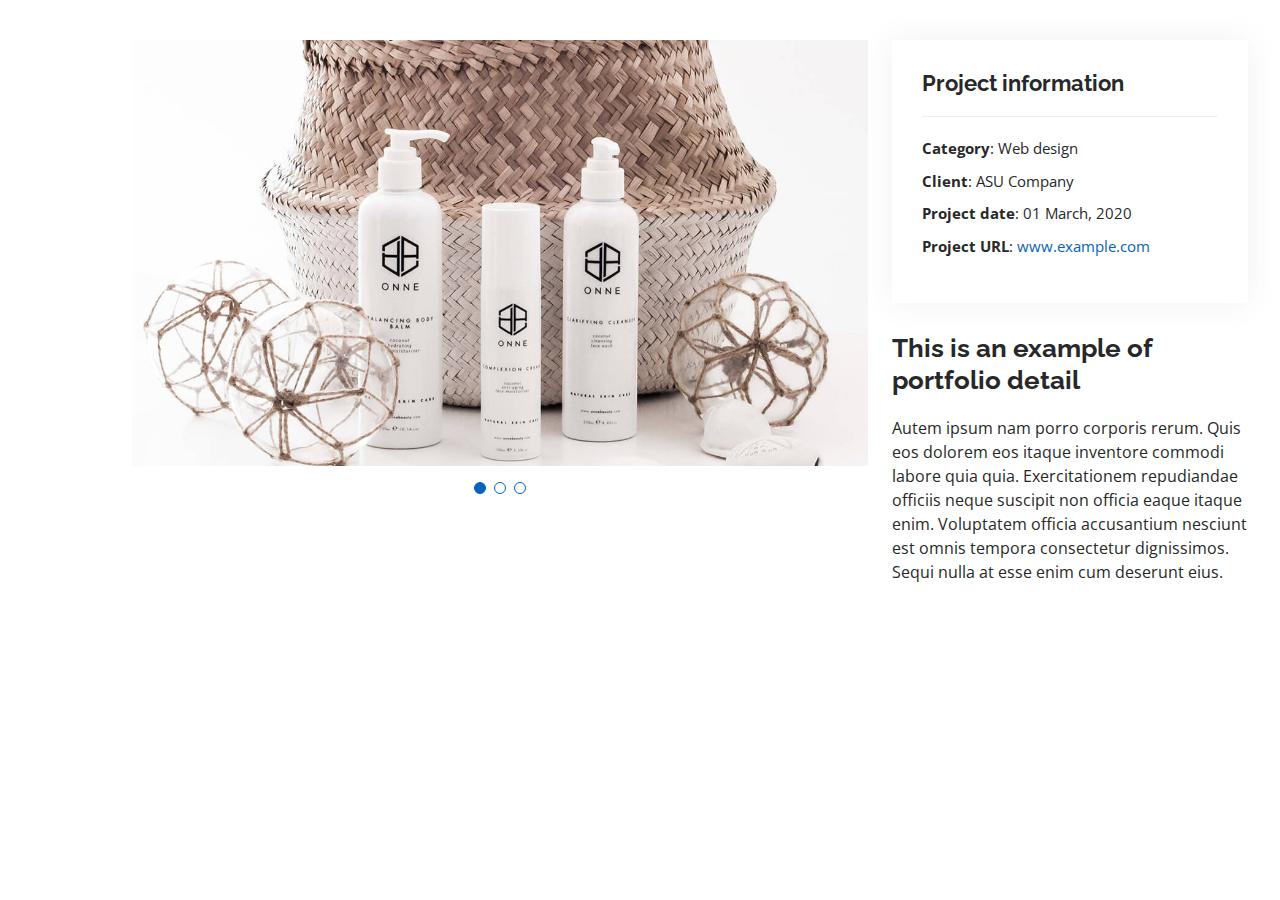
==== portfolio-details.html @ 114d0722 "19_03_2022" ====
<!DOCTYPE html>
<html lang="en">

<head>
  <meta charset="utf-8">
  <meta content="width=device-width, initial-scale=1.0" name="viewport">

  <title>Portfolio Details - Personal Bootstrap Template</title>
  <meta content="" name="description">
  <meta content="" name="keywords">

  <!-- Favicons -->
  <link href="assets/img/favicon.png" rel="icon">
  <link href="assets/img/apple-touch-icon.png" rel="apple-touch-icon">

  <!-- Google Fonts -->
  <link href="https://fonts.googleapis.com/css?family=Open+Sans:300,300i,400,400i,600,600i,700,700i|Raleway:300,300i,400,400i,500,500i,600,600i,700,700i|Poppins:300,300i,400,400i,500,500i,600,600i,700,700i" rel="stylesheet">

  <!-- Vendor CSS Files -->
  <link href="assets/vendor/aos/aos.css" rel="stylesheet">
  <link href="assets/vendor/bootstrap/css/bootstrap.min.css" rel="stylesheet">
  <link href="assets/vendor/bootstrap-icons/bootstrap-icons.css" rel="stylesheet">
  <link href="assets/vendor/boxicons/css/boxicons.min.css" rel="stylesheet">
  <link href="assets/vendor/glightbox/css/glightbox.min.css" rel="stylesheet">
  <link href="assets/vendor/swiper/swiper-bundle.min.css" rel="stylesheet">

  <!-- Template Main CSS File -->
  <link href="assets/css/style.css" rel="stylesheet">

  <!-- =======================================================
  * Template Name: MyResume - v4.7.0
  * Template URL: https://bootstrapmade.com/free-html-bootstrap-template-my-resume/
  * Author: BootstrapMade.com
  * License: https://bootstrapmade.com/license/
  ======================================================== -->
</head>

<body>

  <main id="main">

    <!-- ======= Portfolio Details Section ======= -->
    <section id="portfolio-details" class="portfolio-details">
      <div class="container">

        <div class="row gy-4">

          <div class="col-lg-8">
            <div class="portfolio-details-slider swiper">
              <div class="swiper-wrapper align-items-center">

                <div class="swiper-slide">
                  <img src="assets/img/portfolio/portfolio-details-1.jpg" alt="">
                </div>

                <div class="swiper-slide">
                  <img src="assets/img/portfolio/portfolio-details-2.jpg" alt="">
                </div>

                <div class="swiper-slide">
                  <img src="assets/img/portfolio/portfolio-details-3.jpg" alt="">
                </div>

              </div>
              <div class="swiper-pagination"></div>
            </div>
          </div>

          <div class="col-lg-4">
            <div class="portfolio-info">
              <h3>Project information</h3>
              <ul>
                <li><strong>Category</strong>: Web design</li>
                <li><strong>Client</strong>: ASU Company</li>
                <li><strong>Project date</strong>: 01 March, 2020</li>
                <li><strong>Project URL</strong>: <a href="#">www.example.com</a></li>
              </ul>
            </div>
            <div class="portfolio-description">
              <h2>This is an example of portfolio detail</h2>
              <p>
                Autem ipsum nam porro corporis rerum. Quis eos dolorem eos itaque inventore commodi labore quia quia. Exercitationem repudiandae officiis neque suscipit non officia eaque itaque enim. Voluptatem officia accusantium nesciunt est omnis tempora consectetur dignissimos. Sequi nulla at esse enim cum deserunt eius.
              </p>
            </div>
          </div>

        </div>

      </div>
    </section><!-- End Portfolio Details Section -->

  </main><!-- End #main -->

  <div id="preloader"></div>
  <a href="#" class="back-to-top d-flex align-items-center justify-content-center"><i class="bi bi-arrow-up-short"></i></a>

  <!-- Vendor JS Files -->
  <script src="assets/vendor/purecounter/purecounter.js"></script>
  <script src="assets/vendor/aos/aos.js"></script>
  <script src="assets/vendor/bootstrap/js/bootstrap.bundle.min.js"></script>
  <script src="assets/vendor/glightbox/js/glightbox.min.js"></script>
  <script src="assets/vendor/isotope-layout/isotope.pkgd.min.js"></script>
  <script src="assets/vendor/swiper/swiper-bundle.min.js"></script>
  <script src="assets/vendor/typed.js/typed.min.js"></script>
  <script src="assets/vendor/waypoints/noframework.waypoints.js"></script>
  <script src="assets/vendor/php-email-form/validate.js"></script>

  <!-- Template Main JS File -->
  <script src="assets/js/main.js"></script>

</body>

</html>
---- assets/css/style.css ----
/**
* Template Name: MyResume - v4.7.0
* Template URL: https://bootstrapmade.com/free-html-bootstrap-template-my-resume/
* Author: BootstrapMade.com
* License: https://bootstrapmade.com/license/
*/

/*--------------------------------------------------------------
# General
--------------------------------------------------------------*/
body {
  font-family: "Open Sans", sans-serif;
  color: #272829;
}

a {
  color: #0563bb;
  text-decoration: none;
}

a:hover {
  color: #067ded;
  text-decoration: none;
}

h1, h2, h3, h4, h5, h6 {
  font-family: "Raleway", sans-serif;
}

/*--------------------------------------------------------------
# Back to top button
--------------------------------------------------------------*/
.back-to-top {
  position: fixed;
  visibility: hidden;
  opacity: 0;
  right: 15px;
  bottom: 15px;
  z-index: 996;
  background: #0563bb;
  width: 40px;
  height: 40px;
  border-radius: 50px;
  transition: all 0.4s;
}
.back-to-top i {
  font-size: 28px;
  color: #fff;
  line-height: 0;
}
.back-to-top:hover {
  background: #0678e3;
  color: #fff;
}
.back-to-top.active {
  visibility: visible;
  opacity: 1;
}

/*--------------------------------------------------------------
# Preloader
--------------------------------------------------------------*/
#preloader {
  position: fixed;
  top: 0;
  left: 0;
  right: 0;
  bottom: 0;
  z-index: 9999;
  overflow: hidden;
  background: #fff;
}

#preloader:before {
  content: "";
  position: fixed;
  top: calc(50% - 30px);
  left: calc(50% - 30px);
  border: 6px solid #0563bb;
  border-top-color: #fff;
  border-bottom-color: #fff;
  border-radius: 50%;
  width: 60px;
  height: 60px;
  -webkit-animation: animate-preloader 1s linear infinite;
  animation: animate-preloader 1s linear infinite;
}

@-webkit-keyframes animate-preloader {
  0% {
    transform: rotate(0deg);
  }
  100% {
    transform: rotate(360deg);
  }
}

@keyframes animate-preloader {
  0% {
    transform: rotate(0deg);
  }
  100% {
    transform: rotate(360deg);
  }
}
/*--------------------------------------------------------------
# Disable aos animation delay on mobile devices
--------------------------------------------------------------*/
@media screen and (max-width: 768px) {
  [data-aos-delay] {
    transition-delay: 0 !important;
  }
}
/*--------------------------------------------------------------
# Header
--------------------------------------------------------------*/
#header {
  position: fixed;
  top: 0;
  left: 0;
  bottom: 0;
  z-index: 9997;
  transition: all 0.5s;
  padding: 15px;
  overflow-y: auto;
}
@media (max-width: 992px) {
  #header {
    width: 300px;
    background: #fff;
    border-right: 1px solid #e6e9ec;
    left: -300px;
  }
}

@media (min-width: 992px) {
  #main {
    margin-left: 100px;
  }
}
/*--------------------------------------------------------------
# Navigation Menu
--------------------------------------------------------------*/
/**
* Desktop Navigation 
*/
.nav-menu {
  padding: 0;
  display: block;
}
.nav-menu * {
  margin: 0;
  padding: 0;
  list-style: none;
}
.nav-menu > ul > li {
  position: relative;
  white-space: nowrap;
}
.nav-menu a, .nav-menu a:focus {
  display: flex;
  align-items: center;
  color: #45505b;
  padding: 10px 18px;
  margin-bottom: 8px;
  transition: 0.3s;
  font-size: 15px;
  border-radius: 50px;
  background: #f2f3f5;
  height: 56px;
  width: 100%;
  overflow: hidden;
  transition: 0.3s;
}
.nav-menu a i, .nav-menu a:focus i {
  font-size: 20px;
}
.nav-menu a span, .nav-menu a:focus span {
  padding: 0 5px 0 7px;
  color: #45505b;
}
@media (min-width: 992px) {
  .nav-menu a, .nav-menu a:focus {
    width: 56px;
  }
  .nav-menu a span, .nav-menu a:focus span {
    display: none;
    color: #fff;
  }
}
.nav-menu a:hover, .nav-menu .active, .nav-menu .active:focus, .nav-menu li:hover > a {
  color: #fff;
  background: #0563bb;
}
.nav-menu a:hover span, .nav-menu .active span, .nav-menu .active:focus span, .nav-menu li:hover > a span {
  color: #fff;
}
.nav-menu a:hover, .nav-menu li:hover > a {
  width: 100%;
  color: #fff;
}
.nav-menu a:hover span, .nav-menu li:hover > a span {
  display: block;
}

/**
* Mobile Navigation 
*/
.mobile-nav-toggle {
  position: fixed;
  right: 10px;
  top: 10px;
  z-index: 9998;
  border: 0;
  background: none;
  font-size: 28px;
  transition: all 0.4s;
  outline: none !important;
  line-height: 0;
  cursor: pointer;
  border-radius: 50px;
  padding: 5px;
}
.mobile-nav-toggle i {
  color: #45505b;
}

.mobile-nav-active {
  overflow: hidden;
}
.mobile-nav-active #header {
  left: 0;
}
.mobile-nav-active .mobile-nav-toggle {
  color: #fff;
  background-color: #0563bb;
}

/*--------------------------------------------------------------
# Hero Section
--------------------------------------------------------------*/
#hero {
  width: 100%;
  height: 100vh;
  background: url("../img/hero-bg.jpg") top right no-repeat;
  background-size: cover;
  position: relative;
}
@media (min-width: 992px) {
  #hero {
    padding-left: 160px;
  }
}
#hero:before {
  content: "";
  background: rgba(255, 255, 255, 0.2);
  position: absolute;
  bottom: 0;
  top: 0;
  left: 0;
  right: 0;
}
#hero h1 {
  margin: 0;
  font-size: 64px;
  font-weight: 700;
  line-height: 56px;
  color: #1a1a1b;
}
#hero p {
  color: #0a0a0a;
  margin: 15px 0 0 0;
  font-size: 26px;
  font-family: "Poppins", sans-serif;
}
#hero p span {
  color: #fd0101;
  letter-spacing: 1px;
}
#hero .social-links {
  margin-top: 30px;
}
#hero .social-links a {
  font-size: 24px;
  display: inline-block;
  color: #1c1d1f;
  line-height: 1;
  margin-right: 20px;
  transition: 0.3s;
}
#hero .social-links a:hover {
  color: #fd0101;
}
@media (max-width: 992px) {
  #hero {
    text-align: center;
  }
  #hero h1 {
    font-size: 32px;
    line-height: 36px;
  }
  #hero p {
    margin-top: 10px;
    font-size: 20px;
    line-height: 24px;
  }
}

/*--------------------------------------------------------------
# Sections General
--------------------------------------------------------------*/
section {
  padding: 60px 0;
  overflow: hidden;
}

.section-title {
  text-align: center;
  padding-bottom: 30px;
}
.section-title h2 {
  font-size: 32px;
  font-weight: bold;
  text-transform: uppercase;
  margin-bottom: 20px;
  padding-bottom: 20px;
  position: relative;
  color: #45505b;
}
.section-title h2::before {
  content: "";
  position: absolute;
  display: block;
  width: 120px;
  height: 1px;
  background: #ddd;
  bottom: 1px;
  left: calc(50% - 60px);
}
.section-title h2::after {
  content: "";
  position: absolute;
  display: block;
  width: 40px;
  height: 3px;
  background: #0563bb;
  bottom: 0;
  left: calc(50% - 20px);
}
.section-title p {
  margin-bottom: 0;
}

/*--------------------------------------------------------------
# About
--------------------------------------------------------------*/
.about .content h3 {
  font-weight: 700;
  font-size: 26px;
  color: #728394;
}
.about .content ul {
  list-style: none;
  padding: 0;
}
.about .content ul li {
  margin-bottom: 20px;
  display: flex;
  align-items: center;
}
.about .content ul strong {
  margin-right: 10px;
}
.about .content ul i {
  font-size: 16px;
  margin-right: 5px;
  color: #0563bb;
  line-height: 0;
}
.about .content p:last-child {
  margin-bottom: 0;
}

/*--------------------------------------------------------------
# Facts
--------------------------------------------------------------*/
.facts .count-box {
  padding: 30px 30px 25px 30px;
  margin-top: 30px;
  width: 100%;
  position: relative;
  text-align: center;
  background: #fff;
}
.facts .count-box i {
  position: absolute;
  top: -25px;
  left: 50%;
  transform: translateX(-50%);
  font-size: 24px;
  background: #0563bb;
  color: #fff;
  border-radius: 50px;
  display: inline-flex;
  align-items: center;
  justify-content: center;
  width: 48px;
  height: 48px;
}
.facts .count-box span {
  font-size: 36px;
  display: block;
  font-weight: 600;
  color: #011426;
}
.facts .count-box p {
  padding: 0;
  margin: 0;
  font-family: "Raleway", sans-serif;
  font-size: 14px;
}

/*--------------------------------------------------------------
# Akills
--------------------------------------------------------------*/
.skills .progress {
  height: 60px;
  display: block;
  background: none;
  border-radius: 0;
}
.skills .progress .skill {
  padding: 10px 0;
  margin: 0;
  text-transform: uppercase;
  display: block;
  font-weight: 600;
  font-family: "Poppins", sans-serif;
  color: #45505b;
}
.skills .progress .skill .val {
  float: right;
  font-style: normal;
}
.skills .progress-bar-wrap {
  background: #f2f3f5;
}
.skills .progress-bar {
  width: 1px;
  height: 10px;
  transition: 0.9s;
  background-color: #0563bb;
}

/*--------------------------------------------------------------
# Resume
--------------------------------------------------------------*/
.resume .resume-title {
  font-size: 26px;
  font-weight: 700;
  margin-top: 20px;
  margin-bottom: 20px;
  color: #45505b;
}
.resume .resume-item {
  padding: 0 0 20px 20px;
  margin-top: -2px;
  border-left: 2px solid #0563bb;
  position: relative;
}
.resume .resume-item h4 {
  line-height: 18px;
  font-size: 18px;
  font-weight: 600;
  text-transform: uppercase;
  font-family: "Poppins", sans-serif;
  color: #0563bb;
  margin-bottom: 10px;
}
.resume .resume-item h5 {
  font-size: 16px;
  background: #f7f8f9;
  padding: 5px 15px;
  display: inline-block;
  font-weight: 600;
  margin-bottom: 10px;
}
.resume .resume-item ul {
  padding-left: 20px;
}
.resume .resume-item ul li {
  padding-bottom: 10px;
}
.resume .resume-item:last-child {
  padding-bottom: 0;
}
.resume .resume-item::before {
  content: "";
  position: absolute;
  width: 16px;
  height: 16px;
  border-radius: 50px;
  left: -9px;
  top: 0;
  background: #fff;
  border: 2px solid #0563bb;
}

/*--------------------------------------------------------------
# Portfolio
--------------------------------------------------------------*/
.portfolio .portfolio-item {
  margin-bottom: 30px;
}
.portfolio #portfolio-flters {
  padding: 0;
  margin: 0 auto 25px auto;
  list-style: none;
  text-align: center;
  background: #fff;
  border-radius: 50px;
  padding: 2px 15px;
}
.portfolio #portfolio-flters li {
  cursor: pointer;
  display: inline-block;
  padding: 10px 15px;
  font-size: 14px;
  font-weight: 600;
  line-height: 1;
  text-transform: uppercase;
  color: #272829;
  margin-bottom: 5px;
  transition: all 0.3s ease-in-out;
}
.portfolio #portfolio-flters li:hover, .portfolio #portfolio-flters li.filter-active {
  color: #0563bb;
}
.portfolio #portfolio-flters li:last-child {
  margin-right: 0;
}
.portfolio .portfolio-wrap {
  transition: 0.3s;
  position: relative;
  overflow: hidden;
  z-index: 1;
  background: rgba(69, 80, 91, 0.8);
}
.portfolio .portfolio-wrap::before {
  content: "";
  background: rgba(255, 255, 255, 0.7);
  position: absolute;
  left: 30px;
  right: 30px;
  top: 30px;
  bottom: 30px;
  transition: all ease-in-out 0.3s;
  z-index: 2;
  opacity: 0;
}
.portfolio .portfolio-wrap .portfolio-info {
  opacity: 0;
  position: absolute;
  top: 0;
  left: 0;
  right: 0;
  bottom: 0;
  text-align: center;
  z-index: 3;
  transition: all ease-in-out 0.3s;
  display: flex;
  flex-direction: column;
  justify-content: center;
  align-items: center;
}
.portfolio .portfolio-wrap .portfolio-info::before {
  display: block;
  content: "";
  width: 48px;
  height: 48px;
  position: absolute;
  top: 35px;
  left: 35px;
  border-top: 3px solid #d7dce1;
  border-left: 3px solid #d7dce1;
  transition: all 0.5s ease 0s;
  z-index: 9994;
}
.portfolio .portfolio-wrap .portfolio-info::after {
  display: block;
  content: "";
  width: 48px;
  height: 48px;
  position: absolute;
  bottom: 35px;
  right: 35px;
  border-bottom: 3px solid #d7dce1;
  border-right: 3px solid #d7dce1;
  transition: all 0.5s ease 0s;
  z-index: 9994;
}
.portfolio .portfolio-wrap .portfolio-info h4 {
  font-size: 20px;
  color: #45505b;
  font-weight: 600;
}
.portfolio .portfolio-wrap .portfolio-info p {
  color: #45505b;
  font-size: 14px;
  text-transform: uppercase;
  padding: 0;
  margin: 0;
}
.portfolio .portfolio-wrap .portfolio-links {
  text-align: center;
  z-index: 4;
}
.portfolio .portfolio-wrap .portfolio-links a {
  color: #45505b;
  margin: 0 2px;
  font-size: 28px;
  display: inline-block;
  transition: 0.3s;
}
.portfolio .portfolio-wrap .portfolio-links a:hover {
  color: #148af9;
}
.portfolio .portfolio-wrap:hover::before {
  top: 0;
  left: 0;
  right: 0;
  bottom: 0;
  opacity: 1;
}
.portfolio .portfolio-wrap:hover .portfolio-info {
  opacity: 1;
}
.portfolio .portfolio-wrap:hover .portfolio-info::before {
  top: 15px;
  left: 15px;
}
.portfolio .portfolio-wrap:hover .portfolio-info::after {
  bottom: 15px;
  right: 15px;
}

/*--------------------------------------------------------------
# Portfolio Details
--------------------------------------------------------------*/
.portfolio-details {
  padding-top: 40px;
}
.portfolio-details .portfolio-details-slider img {
  width: 100%;
}
.portfolio-details .portfolio-details-slider .swiper-pagination {
  margin-top: 20px;
  position: relative;
}
.portfolio-details .portfolio-details-slider .swiper-pagination .swiper-pagination-bullet {
  width: 12px;
  height: 12px;
  background-color: #fff;
  opacity: 1;
  border: 1px solid #0563bb;
}
.portfolio-details .portfolio-details-slider .swiper-pagination .swiper-pagination-bullet-active {
  background-color: #0563bb;
}
.portfolio-details .portfolio-info {
  padding: 30px;
  box-shadow: 0px 0 30px rgba(69, 80, 91, 0.08);
}
.portfolio-details .portfolio-info h3 {
  font-size: 22px;
  font-weight: 700;
  margin-bottom: 20px;
  padding-bottom: 20px;
  border-bottom: 1px solid #eee;
}
.portfolio-details .portfolio-info ul {
  list-style: none;
  padding: 0;
  font-size: 15px;
}
.portfolio-details .portfolio-info ul li + li {
  margin-top: 10px;
}
.portfolio-details .portfolio-description {
  padding-top: 30px;
}
.portfolio-details .portfolio-description h2 {
  font-size: 26px;
  font-weight: 700;
  margin-bottom: 20px;
}
.portfolio-details .portfolio-description p {
  padding: 0;
}

/*--------------------------------------------------------------
# Services
--------------------------------------------------------------*/
.services .icon-box {
  text-align: center;
  padding: 70px 20px 80px 20px;
  transition: all ease-in-out 0.3s;
  background: #fff;
  box-shadow: 0px 5px 90px 0px rgba(110, 123, 131, 0.05);
}
.services .icon-box .icon {
  margin: 0 auto;
  width: 100px;
  height: 100px;
  display: flex;
  align-items: center;
  justify-content: center;
  transition: ease-in-out 0.3s;
  position: relative;
}
.services .icon-box .icon i {
  font-size: 36px;
  transition: 0.5s;
  position: relative;
}
.services .icon-box .icon svg {
  position: absolute;
  top: 0;
  left: 0;
}
.services .icon-box .icon svg path {
  transition: 0.5s;
  fill: #f5f5f5;
}
.services .icon-box h4 {
  font-weight: 600;
  margin: 10px 0 15px 0;
  font-size: 22px;
}
.services .icon-box h4 a {
  color: #45505b;
  transition: ease-in-out 0.3s;
}
.services .icon-box p {
  line-height: 24px;
  font-size: 14px;
  margin-bottom: 0;
}
.services .icon-box:hover {
  border-color: #fff;
  box-shadow: 0px 0 35px 0 rgba(0, 0, 0, 0.08);
}
.services .iconbox-blue i {
  color: #47aeff;
}
.services .iconbox-blue:hover .icon i {
  color: #fff;
}
.services .iconbox-blue:hover .icon path {
  fill: #47aeff;
}
.services .iconbox-orange i {
  color: #ffa76e;
}
.services .iconbox-orange:hover .icon i {
  color: #fff;
}
.services .iconbox-orange:hover .icon path {
  fill: #ffa76e;
}
.services .iconbox-pink i {
  color: #e80368;
}
.services .iconbox-pink:hover .icon i {
  color: #fff;
}
.services .iconbox-pink:hover .icon path {
  fill: #e80368;
}
.services .iconbox-yellow i {
  color: #ffbb2c;
}
.services .iconbox-yellow:hover .icon i {
  color: #fff;
}
.services .iconbox-yellow:hover .icon path {
  fill: #ffbb2c;
}
.services .iconbox-red i {
  color: #ff5828;
}
.services .iconbox-red:hover .icon i {
  color: #fff;
}
.services .iconbox-red:hover .icon path {
  fill: #ff5828;
}
.services .iconbox-teal i {
  color: #11dbcf;
}
.services .iconbox-teal:hover .icon i {
  color: #fff;
}
.services .iconbox-teal:hover .icon path {
  fill: #11dbcf;
}

/*--------------------------------------------------------------
# Testimonials
--------------------------------------------------------------*/
.testimonials .section-header {
  margin-bottom: 40px;
}
.testimonials .testimonials-carousel, .testimonials .testimonials-slider {
  overflow: hidden;
}
.testimonials .testimonial-item {
  text-align: center;
}
.testimonials .testimonial-item .testimonial-img {
  width: 500px;
  border-radius: 0%;
  border: 4px solid #fff;
  margin: 0 auto;
}
.testimonials .testimonial-item h3 {
  font-size: 20px;
  font-weight: bold;
  margin: 10px 0 5px 0;
  color: #111;
}
.testimonials .testimonial-item h4 {
  font-size: 14px;
  color: #999;
  margin: 0 0 15px 0;
}
.testimonials .testimonial-item .quote-icon-left, .testimonials .testimonial-item .quote-icon-right {
  color: #90c8fc;
  font-size: 26px;
}
.testimonials .testimonial-item .quote-icon-left {
  display: inline-block;
  left: -5px;
  position: relative;
}
.testimonials .testimonial-item .quote-icon-right {
  display: inline-block;
  right: -5px;
  position: relative;
  top: 10px;
}
.testimonials .testimonial-item p {
  font-style: italic;
  margin: 0 auto 15px auto;
}
.testimonials .swiper-pagination {
  margin-top: 20px;
  position: relative;
}
.testimonials .swiper-pagination .swiper-pagination-bullet {
  width: 12px;
  height: 12px;
  background-color: #fff;
  opacity: 1;
  border: 1px solid #0563bb;
}
.testimonials .swiper-pagination .swiper-pagination-bullet-active {
  background-color: #0563bb;
}
@media (min-width: 992px) {
  .testimonials .testimonial-item p {
    width: 80%;
  }
}

/*--------------------------------------------------------------
# Contact
--------------------------------------------------------------*/
.contact .info {
  width: 100%;
  background: #fff;
}
.contact .info i {
  font-size: 20px;
  color: #0563bb;
  float: left;
  width: 44px;
  height: 44px;
  background: #eef7ff;
  display: flex;
  justify-content: center;
  align-items: center;
  border-radius: 50px;
  transition: all 0.3s ease-in-out;
}
.contact .info h4 {
  padding: 0 0 0 60px;
  font-size: 22px;
  font-weight: 600;
  margin-bottom: 5px;
  color: #45505b;
}
.contact .info p {
  padding: 0 0 0 60px;
  margin-bottom: 0;
  font-size: 14px;
  color: #728394;
}
.contact .info .email, .contact .info .phone {
  margin-top: 40px;
}
.contact .info .email:hover i, .contact .info .address:hover i, .contact .info .phone:hover i {
  background: #0563bb;
  color: #fff;
}
.contact .php-email-form {
  width: 100%;
  background: #fff;
}
.contact .php-email-form .form-group {
  padding-bottom: 8px;
}
.contact .php-email-form .error-message {
  display: none;
  color: #fff;
  background: #ed3c0d;
  text-align: left;
  padding: 15px;
  font-weight: 600;
}
.contact .php-email-form .error-message br + br {
  margin-top: 25px;
}
.contact .php-email-form .sent-message {
  display: none;
  color: #fff;
  background: #18d26e;
  text-align: center;
  padding: 15px;
  font-weight: 600;
}
.contact .php-email-form .loading {
  display: none;
  background: #fff;
  text-align: center;
  padding: 15px;
}
.contact .php-email-form .loading:before {
  content: "";
  display: inline-block;
  border-radius: 50%;
  width: 24px;
  height: 24px;
  margin: 0 10px -6px 0;
  border: 3px solid #18d26e;
  border-top-color: #eee;
  -webkit-animation: animate-loading 1s linear infinite;
  animation: animate-loading 1s linear infinite;
}
.contact .php-email-form input, .contact .php-email-form textarea {
  border-radius: 4px;
  box-shadow: none;
  font-size: 14px;
}
.contact .php-email-form input {
  height: 44px;
}
.contact .php-email-form textarea {
  padding: 10px 12px;
}
.contact .php-email-form button[type=submit] {
  background: #0563bb;
  border: 0;
  padding: 10px 35px;
  color: #fff;
  transition: 0.4s;
  border-radius: 50px;
}
.contact .php-email-form button[type=submit]:hover {
  background: #0678e3;
}
@-webkit-keyframes animate-loading {
  0% {
    transform: rotate(0deg);
  }
  100% {
    transform: rotate(360deg);
  }
}
@keyframes animate-loading {
  0% {
    transform: rotate(0deg);
  }
  100% {
    transform: rotate(360deg);
  }
}

/*--------------------------------------------------------------
# Footer
--------------------------------------------------------------*/
#footer {
  background: #f7f8f9;
  color: #45505b;
  font-size: 14px;
  text-align: center;
  padding: 30px 0;
}
#footer h3 {
  font-size: 36px;
  font-weight: 700;
  position: relative;
  font-family: "Poppins", sans-serif;
  padding: 0;
  margin: 0 0 15px 0;
}
#footer p {
  font-size: 15;
  font-style: italic;
  padding: 0;
  margin: 0 0 40px 0;
}
#footer .social-links {
  margin: 0 0 40px 0;
}
#footer .social-links a {
  font-size: 18px;
  display: inline-block;
  background: #0563bb;
  color: #fff;
  line-height: 1;
  padding: 8px 0;
  margin-right: 4px;
  border-radius: 50%;
  text-align: center;
  width: 36px;
  height: 36px;
  transition: 0.3s;
}
#footer .social-links a:hover {
  background: #0678e3;
  color: #fff;
  text-decoration: none;
}
#footer .copyright {
  margin: 0 0 5px 0;
}
#footer .credits {
  font-size: 13px;
}


/*--------------------------------------------------------------
# Test
--------------------------------------------------------------*/


.skills-section h3 {
  text-align: center;
  font-weight: 450;
  font-size: 25px;
  margin: 0 0 10px;
  line-height: 1.5;
}

@media screen and (max-width: 768px) {
  .skills-section h3 {
      text-align: center;
      margin-top: 30px;
      font-size: 16px;
  }
}

.skills-section .skill-icon {
  padding-bottom: 5px;
  height: 110px;
}

@media screen and (max-width: 360px) {
  .skills-section .skill-icon {
      padding-bottom: 0;
      height: 100px;
  }
}

.skills-section .skill-icon img {
  margin: 0 auto;
  width: 75px;
  height: auto;
  -webkit-filter: grayscale(100%);
  filter: grayscale(100%);
  -webkit-transition: all .3s ease-in-out;
  -moz-transition: all .3s ease-in-out;
  transition: all .3s ease-in-out
}

.skills-section .skill-icon img:hover {
  -webkit-filter: none;
  filter: none;
}

@media screen and (min-width: 450px) {
  .skills-section .skill-icon img#html {
      width: 55px;
  }
  .skills-section .skill-icon img#css {
      width: 55px;
  }
  .skills-section .skill-icon img#sass {
      margin-top: 15px;
  }
  .skills-section .skill-icon img#js {
      width: 55px;
  }
  .skills-section .skill-icon img#node {
      width: 100px;
  }
}

@media screen and (min-width: 985px) {
  .skills-section .skill-icon img#node {
      margin-top: -10px;
  }
}

@media screen and (max-width: 450px) {
  .skills-section .skill-icon img {
      width: 100%;
      height: auto;
  }
}
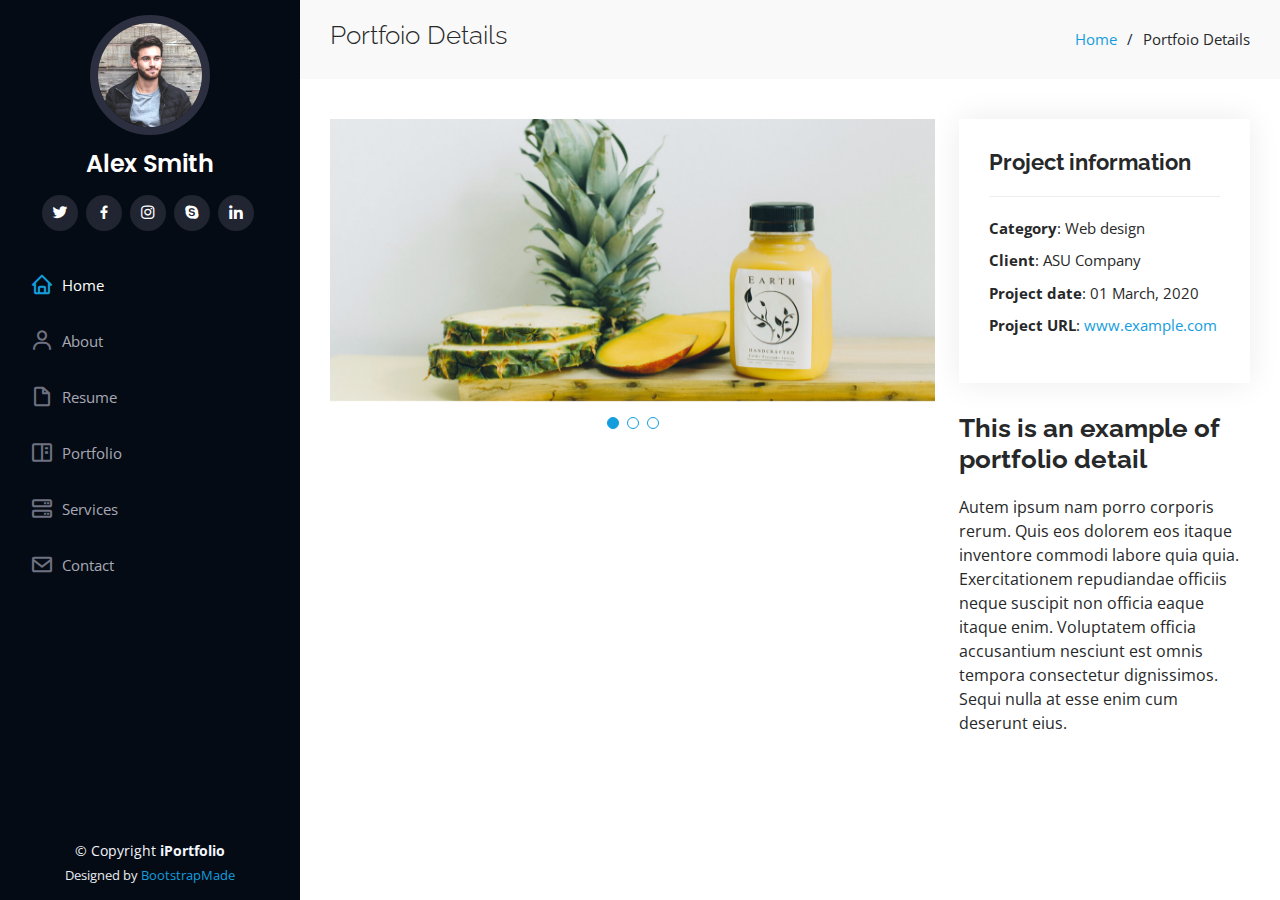
==== commit 4a8c4cee: "newfile" ====
--- a/portfolio-details.html
+++ b/portfolio-details.html
@@ -5,7 +5,7 @@
   <meta charset="utf-8">
   <meta content="width=device-width, initial-scale=1.0" name="viewport">
 
-  <title>Portfolio Details - Personal Bootstrap Template</title>
+  <title>Portfolio Details - iPortfolio Bootstrap Template</title>
   <meta content="" name="description">
   <meta content="" name="keywords">
 
@@ -28,8 +28,9 @@
   <link href="assets/css/style.css" rel="stylesheet">
 
   <!-- =======================================================
-  * Template Name: MyResume - v4.7.0
-  * Template URL: https://bootstrapmade.com/free-html-bootstrap-template-my-resume/
+  * Template Name: iPortfolio
+  * Updated: Jul 27 2023 with Bootstrap v5.3.1
+  * Template URL: https://bootstrapmade.com/iportfolio-bootstrap-portfolio-websites-template/
   * Author: BootstrapMade.com
   * License: https://bootstrapmade.com/license/
   ======================================================== -->
@@ -37,7 +38,54 @@
 
 <body>
 
+  <!-- ======= Mobile nav toggle button ======= -->
+  <i class="bi bi-list mobile-nav-toggle d-xl-none"></i>
+
+  <!-- ======= Header ======= -->
+  <header id="header">
+    <div class="d-flex flex-column">
+
+      <div class="profile">
+        <img src="assets/img/profile-img.jpg" alt="" class="img-fluid rounded-circle">
+        <h1 class="text-light"><a href="index.html">Alex Smith</a></h1>
+        <div class="social-links mt-3 text-center">
+          <a href="#" class="twitter"><i class="bx bxl-twitter"></i></a>
+          <a href="#" class="facebook"><i class="bx bxl-facebook"></i></a>
+          <a href="#" class="instagram"><i class="bx bxl-instagram"></i></a>
+          <a href="#" class="google-plus"><i class="bx bxl-skype"></i></a>
+          <a href="#" class="linkedin"><i class="bx bxl-linkedin"></i></a>
+        </div>
+      </div>
+
+      <nav id="navbar" class="nav-menu navbar">
+        <ul>
+          <li><a href="#hero" class="nav-link scrollto active"><i class="bx bx-home"></i> <span>Home</span></a></li>
+          <li><a href="#about" class="nav-link scrollto"><i class="bx bx-user"></i> <span>About</span></a></li>
+          <li><a href="#resume" class="nav-link scrollto"><i class="bx bx-file-blank"></i> <span>Resume</span></a></li>
+          <li><a href="#portfolio" class="nav-link scrollto"><i class="bx bx-book-content"></i> <span>Portfolio</span></a></li>
+          <li><a href="#services" class="nav-link scrollto"><i class="bx bx-server"></i> <span>Services</span></a></li>
+          <li><a href="#contact" class="nav-link scrollto"><i class="bx bx-envelope"></i> <span>Contact</span></a></li>
+        </ul>
+      </nav><!-- .nav-menu -->
+    </div>
+  </header><!-- End Header -->
+
   <main id="main">
+
+    <!-- ======= Breadcrumbs ======= -->
+    <section id="breadcrumbs" class="breadcrumbs">
+      <div class="container">
+
+        <div class="d-flex justify-content-between align-items-center">
+          <h2>Portfoio Details</h2>
+          <ol>
+            <li><a href="index.html">Home</a></li>
+            <li>Portfoio Details</li>
+          </ol>
+        </div>
+
+      </div>
+    </section><!-- End Breadcrumbs -->
 
     <!-- ======= Portfolio Details Section ======= -->
     <section id="portfolio-details" class="portfolio-details">
@@ -91,17 +139,32 @@
 
   </main><!-- End #main -->
 
-  <div id="preloader"></div>
+  <!-- ======= Footer ======= -->
+  <footer id="footer">
+    <div class="container">
+      <div class="copyright">
+        &copy; Copyright <strong><span>iPortfolio</span></strong>
+      </div>
+      <div class="credits">
+        <!-- All the links in the footer should remain intact. -->
+        <!-- You can delete the links only if you purchased the pro version. -->
+        <!-- Licensing information: https://bootstrapmade.com/license/ -->
+        <!-- Purchase the pro version with working PHP/AJAX contact form: https://bootstrapmade.com/iportfolio-bootstrap-portfolio-websites-template/ -->
+        Designed by <a href="https://bootstrapmade.com/">BootstrapMade</a>
+      </div>
+    </div>
+  </footer><!-- End  Footer -->
+
   <a href="#" class="back-to-top d-flex align-items-center justify-content-center"><i class="bi bi-arrow-up-short"></i></a>
 
   <!-- Vendor JS Files -->
-  <script src="assets/vendor/purecounter/purecounter.js"></script>
+  <script src="assets/vendor/purecounter/purecounter_vanilla.js"></script>
   <script src="assets/vendor/aos/aos.js"></script>
   <script src="assets/vendor/bootstrap/js/bootstrap.bundle.min.js"></script>
   <script src="assets/vendor/glightbox/js/glightbox.min.js"></script>
   <script src="assets/vendor/isotope-layout/isotope.pkgd.min.js"></script>
   <script src="assets/vendor/swiper/swiper-bundle.min.js"></script>
-  <script src="assets/vendor/typed.js/typed.min.js"></script>
+  <script src="assets/vendor/typed.js/typed.umd.js"></script>
   <script src="assets/vendor/waypoints/noframework.waypoints.js"></script>
   <script src="assets/vendor/php-email-form/validate.js"></script>
 
